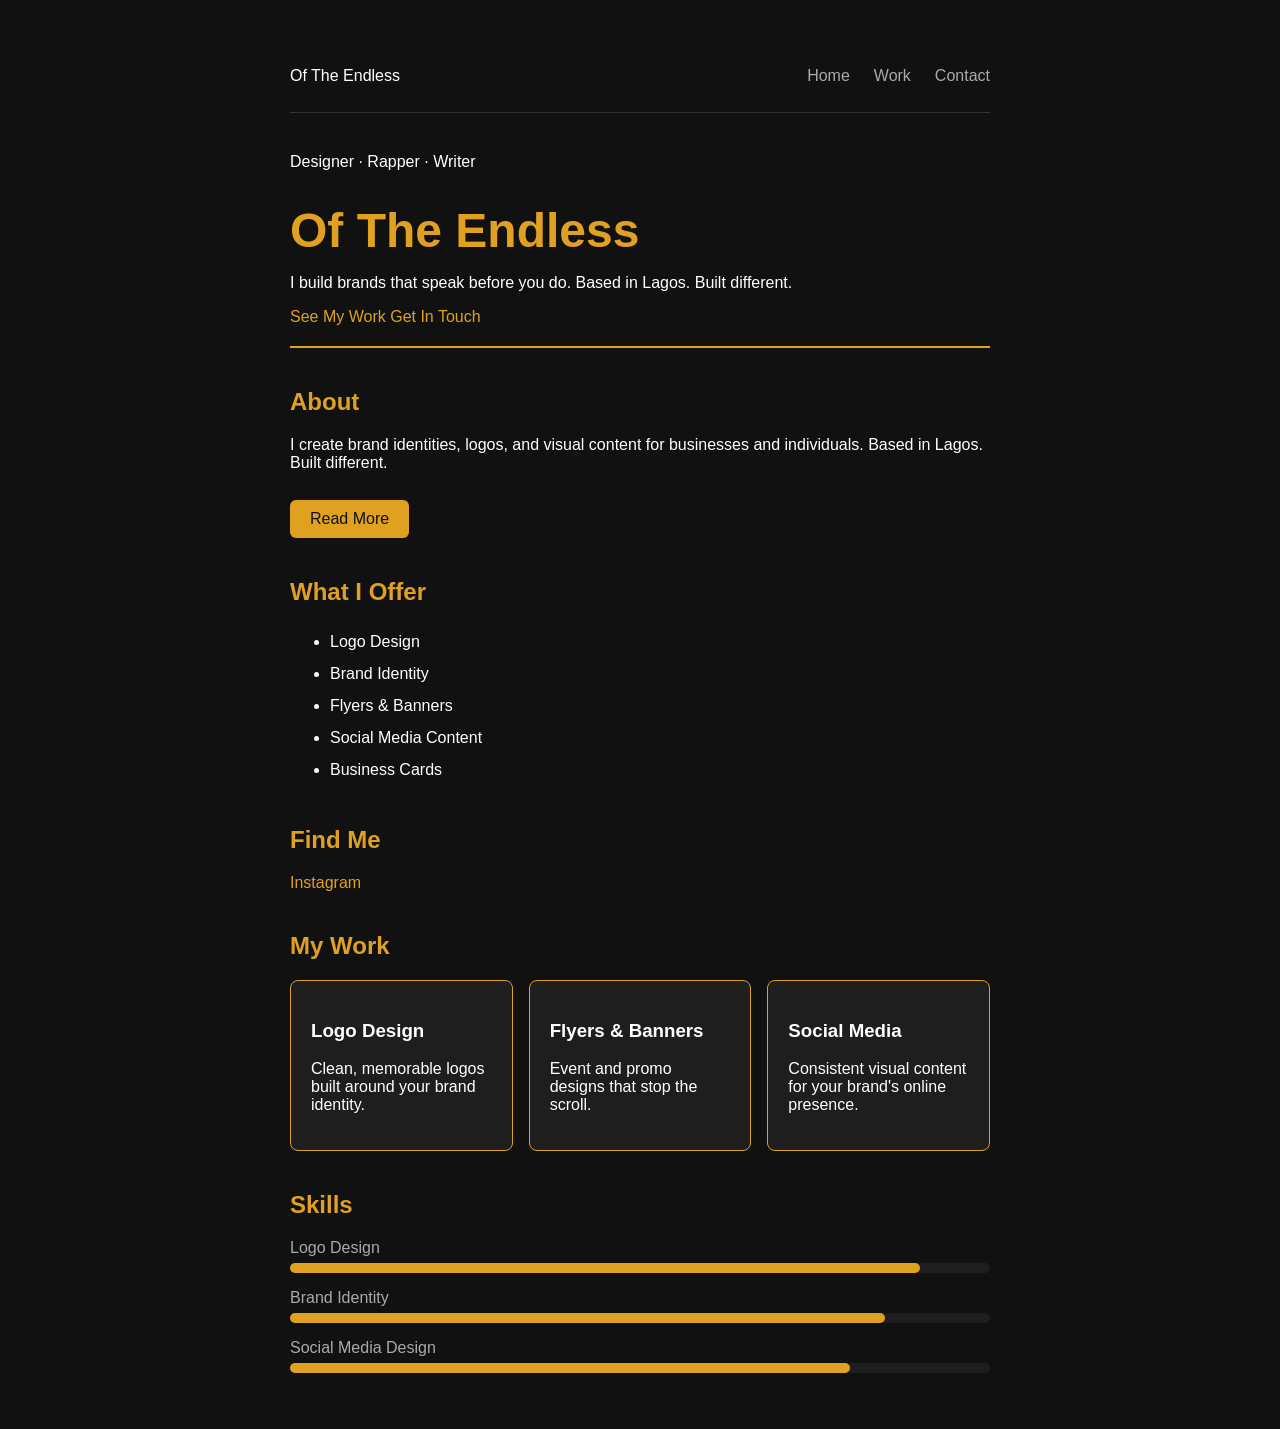
==== index.html @ 877f4e0b "Revamp index.html with new header and hero section Updated the structure and content of the index.ht" ====
<!DOCTYPE html>
<html>
    <head>
  <title>Of The Endless</title>
  <link rel="stylesheet" href="style.css">
</head>

    <body>

      <nav>
        <div class="nav logo">Of The Endless</div>
        <ul class="nav-links">
          <li><a href="index.html">Home</a></li>
          <li><a href="work.html">Work</a></li>
          <li><a href="contact.html">Contact</a></li>
        </ul>
      </nav>

  <header class="hero">
  <div class="hero-content">
    <p class="hero-label">Designer · Rapper · Writer</p>
    <h1>Of The Endless</h1>
    <p class="hero-sub">I build brands that speak before you do. Based in Lagos. Built different.</p>
    <div class="hero-buttons">
      <a href="work.html" class="btn-primary">See My Work</a>
      <a href="contact.html" class="btn-secondary">Get In Touch</a>
    </div>
  </div>
</header>

  <section>
    <h2>About</h2>
    <p id="about-text">I create <span class="highlight">brand identities</span>, logos, and visual content for businesses and individuals. Based in Lagos. Built different.</p>
    <button id="toggle-btn">Read More</button>
  </section>

  <section>
    <h2>What I Offer</h2>
    <ul>
      <li>Logo Design</li>
      <li>Brand Identity</li>
      <li>Flyers & Banners</li>
      <li>Social Media Content</li>
      <li>Business Cards</li>
    </ul>
  </section>

  <section>
    <h2>Find Me</h2>
    <a href="https://instagram.com/designsoftheendless">Instagram</a>
  </section>


  <section>
  <h2>My Work</h2>
  <div class="card-container">
    <div class="card">
      <h3>Logo Design</h3>
      <p>Clean, memorable logos built around your brand identity.</p>
    </div>
    <div class="card">
      <h3>Flyers & Banners</h3>
      <p>Event and promo designs that stop the scroll.</p>
    </div>
    <div class="card">
      <h3>Social Media</h3>
      <p>Consistent visual content for your brand's online presence.</p>
    </div>
  </div>
</section>


<section>
  <h2>Skills</h2>
  <div class="skill">
    <p>Logo Design</p>
    <div class="skill-bar">
      <div class="skill-fill" data-width="90"></div>
    </div>
  </div>
  <div class="skill">
    <p>Brand Identity</p>
    <div class="skill-bar">
      <div class="skill-fill" data-width="85"></div>
    </div>
  </div>
  <div class="skill">
    <p>Social Media Design</p>
    <div class="skill-bar">
      <div class="skill-fill" data-width="80"></div>
    </div>
  </div>
</section>
<script src="script.js"></script>
</body>
</html>
---- style.css ----
body {
  background-color: #111;
  color: #ffffff;
  font-family: Arial, sans-serif;
  max-width: 700px;
  margin: 0 auto;
  padding: 40px 20px;
}

header {
  border-bottom: 2px solid #e0a020;
  padding-bottom: 20px;
  margin-bottom: 40px;
}

h1 {
  color: #e0a020;
  font-size: 48px;
  margin-bottom: 5px;
}

.tagline {
  color: #aaaaaa;
  font-size: 18px;
  margin-top: 0;
}

h2 {
  color: #e0a020;
  margin-top: 40px;
}

ul {
  line-height: 2;
}

a {
  color: #e0a020;
  text-decoration: none;
}

a:hover {
  text-decoration: underline;
}


.card-container {
  display: flex;
  gap: 16px;
  margin-top: 20px;
}

.card {
  background-color: #1e1e1e;
  border: 1px solid #e0a020;
  border-radius: 8px;
  padding: 20px;
  flex: 1;
  transition: transform 0.2s, border-color 0.2s;
}

.card:hover {
  transform: translateY(-4px);
  border-color: #ffffff;
}

nav{
  display: flex;
  justify-content: space-between;
  align-items: center;
  padding: 20px 0;
  border-bottom: 1px solid #333;
  margin-bottom: 40px;
}

.nav-logo{
  color: #e0a020;
  font-size: 20px;
  font-weight: bold;
}

.nav-links{
  list-style: none;
  display: flex;
  gap: 24px;
  margin: 0%;
  padding: 0%;
}

.nav-links a{
  color: #aaaaaa;
  text-decoration: none;
}

.nav-links a:hover{
  color: #ffffff;
}

@media (max-width: 600px) {
  nav{
    flex-direction: column; gap: 16px;
  text-align: center;
  }

  .card-container{
    flex-direction: column;
  }

  h1{
    font-size: 32px;
  }
}

button{
  background-color: #e0a020;
  color: #111;
  border: none;
  padding: 10px 20px;
  border-radius: 6px;
  cursor: pointer;
  font-size: 16px;
  margin-top: 12px;
}

button:hover{
  background-color: #ffffff;
}

.skill {
  margin-bottom: 16px;
}

.skill p {
  margin-bottom: 6px;
  color: #aaaaaa;
}

.skill-bar {
  background-color: #1e1e1e;
  border-radius: 6px;
  height: 10px;
  width: 100%;
}

.skill-fill {
  background-color: #e0a020;
  height: 10px;
  border-radius: 6px;
  width: 0%;
  transition: width 1s ease;
}
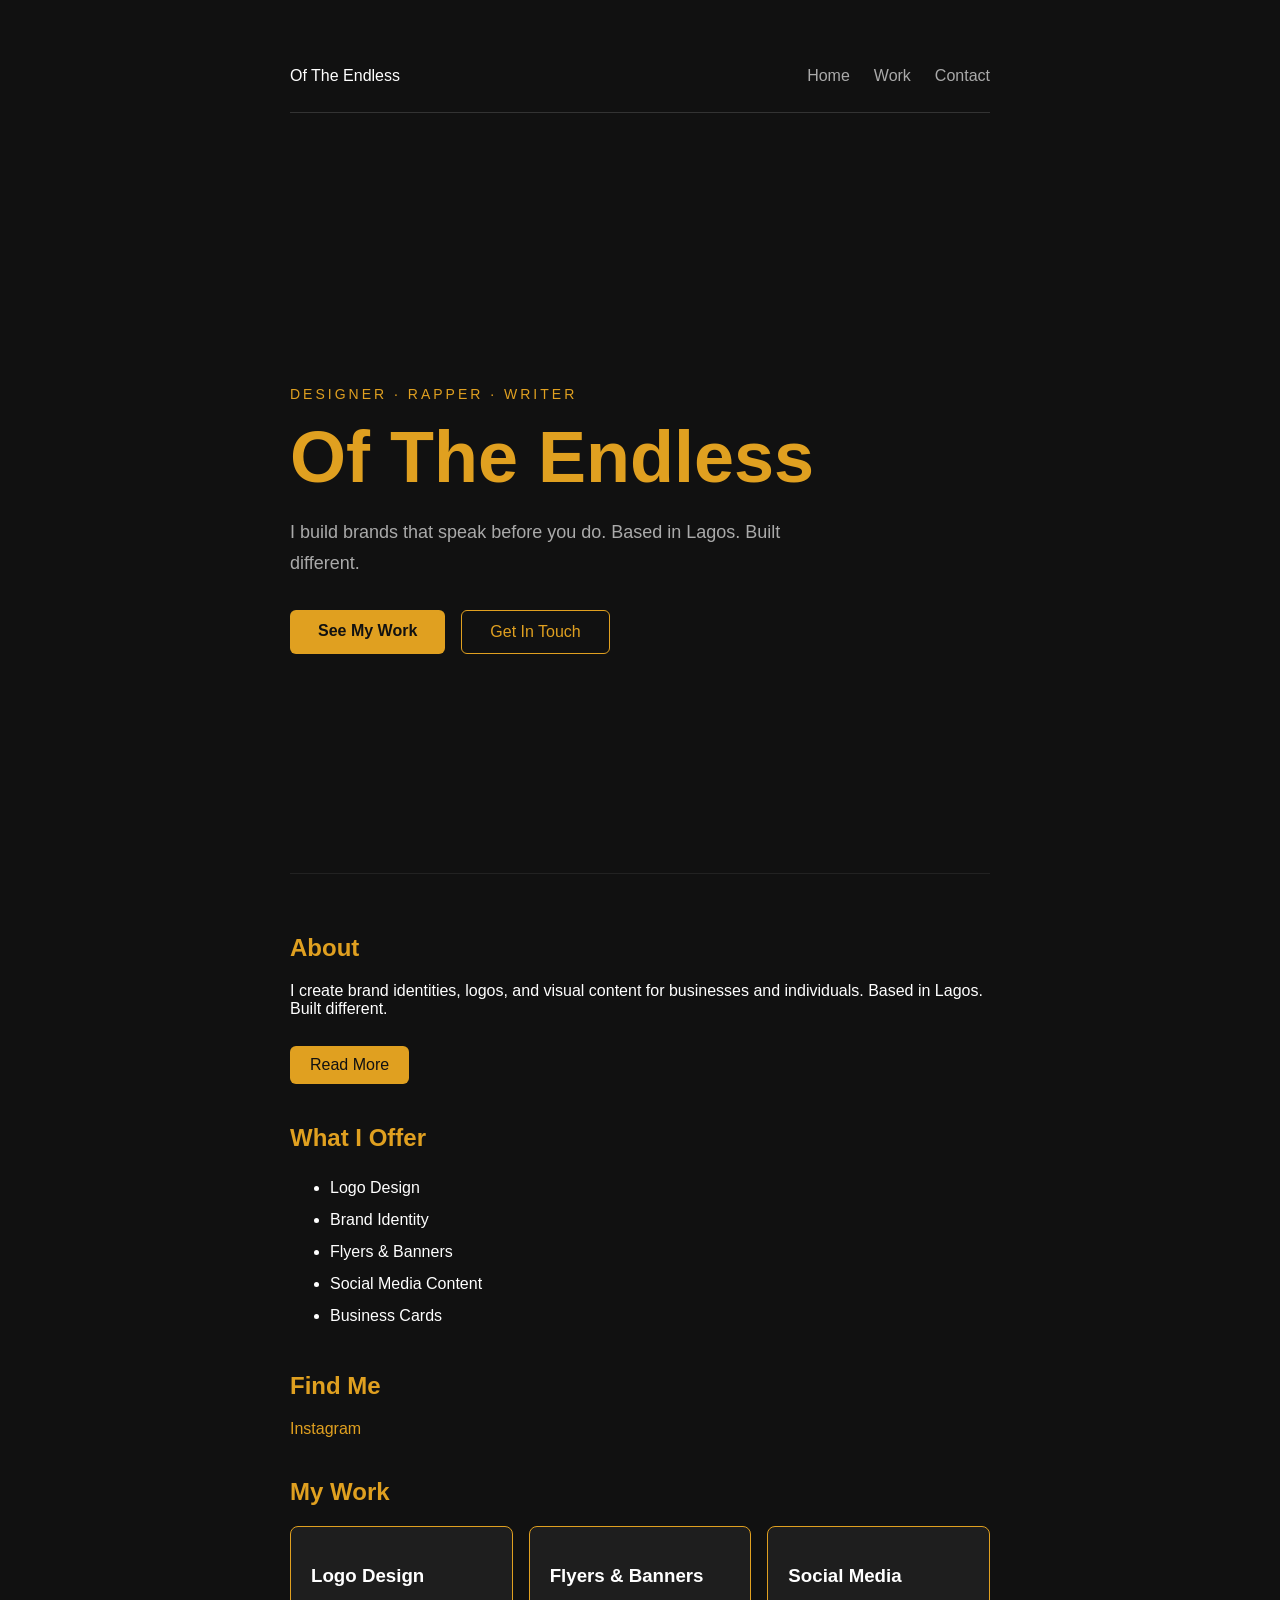
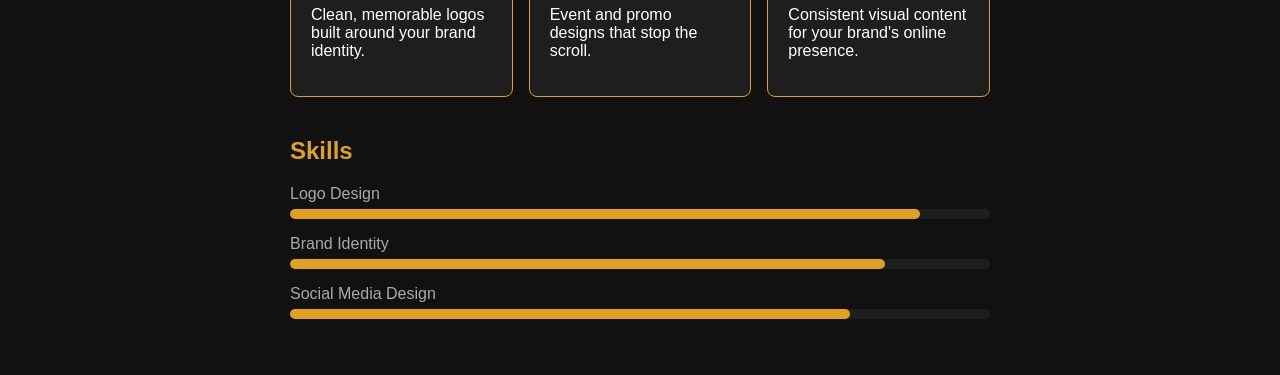
==== commit cd78884f: "Fix HTML encoding issues in index.html" ====
--- a/index.html
+++ b/index.html
@@ -47,7 +47,7 @@
 
   <section>
     <h2>Find Me</h2>
-    <a href="https://instagram.com/designsoftheendless">Instagram</a>
+    <a href="https://instagram.com/designoftheendless">Instagram</a>
   </section>
 
 
--- a/style.css
+++ b/style.css
@@ -7,10 +7,67 @@
   padding: 40px 20px;
 }
 
-header {
-  border-bottom: 2px solid #e0a020;
-  padding-bottom: 20px;
-  margin-bottom: 40px;
+.hero {
+  min-height: 80vh;
+  display: flex;
+  align-items: center;
+  border-bottom: 1px solid #222;
+  margin-bottom: 60px;
+}
+
+.hero-label {
+  color: #e0a020;
+  font-size: 14px;
+  letter-spacing: 3px;
+  text-transform: uppercase;
+  margin-bottom: 16px;
+}
+
+.hero-content h1 {
+  font-size: 72px;
+  line-height: 1.1;
+  margin: 0 0 20px 0;
+}
+
+.hero-sub {
+  color: #aaaaaa;
+  font-size: 18px;
+  max-width: 500px;
+  line-height: 1.7;
+  margin-bottom: 32px;
+}
+
+.hero-buttons {
+  display: flex;
+  gap: 16px;
+}
+
+.btn-primary {
+  background-color: #e0a020;
+  color: #111;
+  padding: 12px 28px;
+  border-radius: 6px;
+  text-decoration: none;
+  font-weight: bold;
+}
+
+.btn-primary:hover {
+  background-color: #ffffff;
+  text-decoration: none;
+}
+
+.btn-secondary {
+  border: 1px solid #e0a020;
+  color: #e0a020;
+  padding: 12px 28px;
+  border-radius: 6px;
+  text-decoration: none;
+}
+
+.btn-secondary:hover {
+  background-color: #e0a020;
+  color: #111;
+  text-decoration: none;
 }
 
 h1 {
@@ -148,4 +205,4 @@
   border-radius: 6px;
   width: 0%;
   transition: width 1s ease;
-}+}
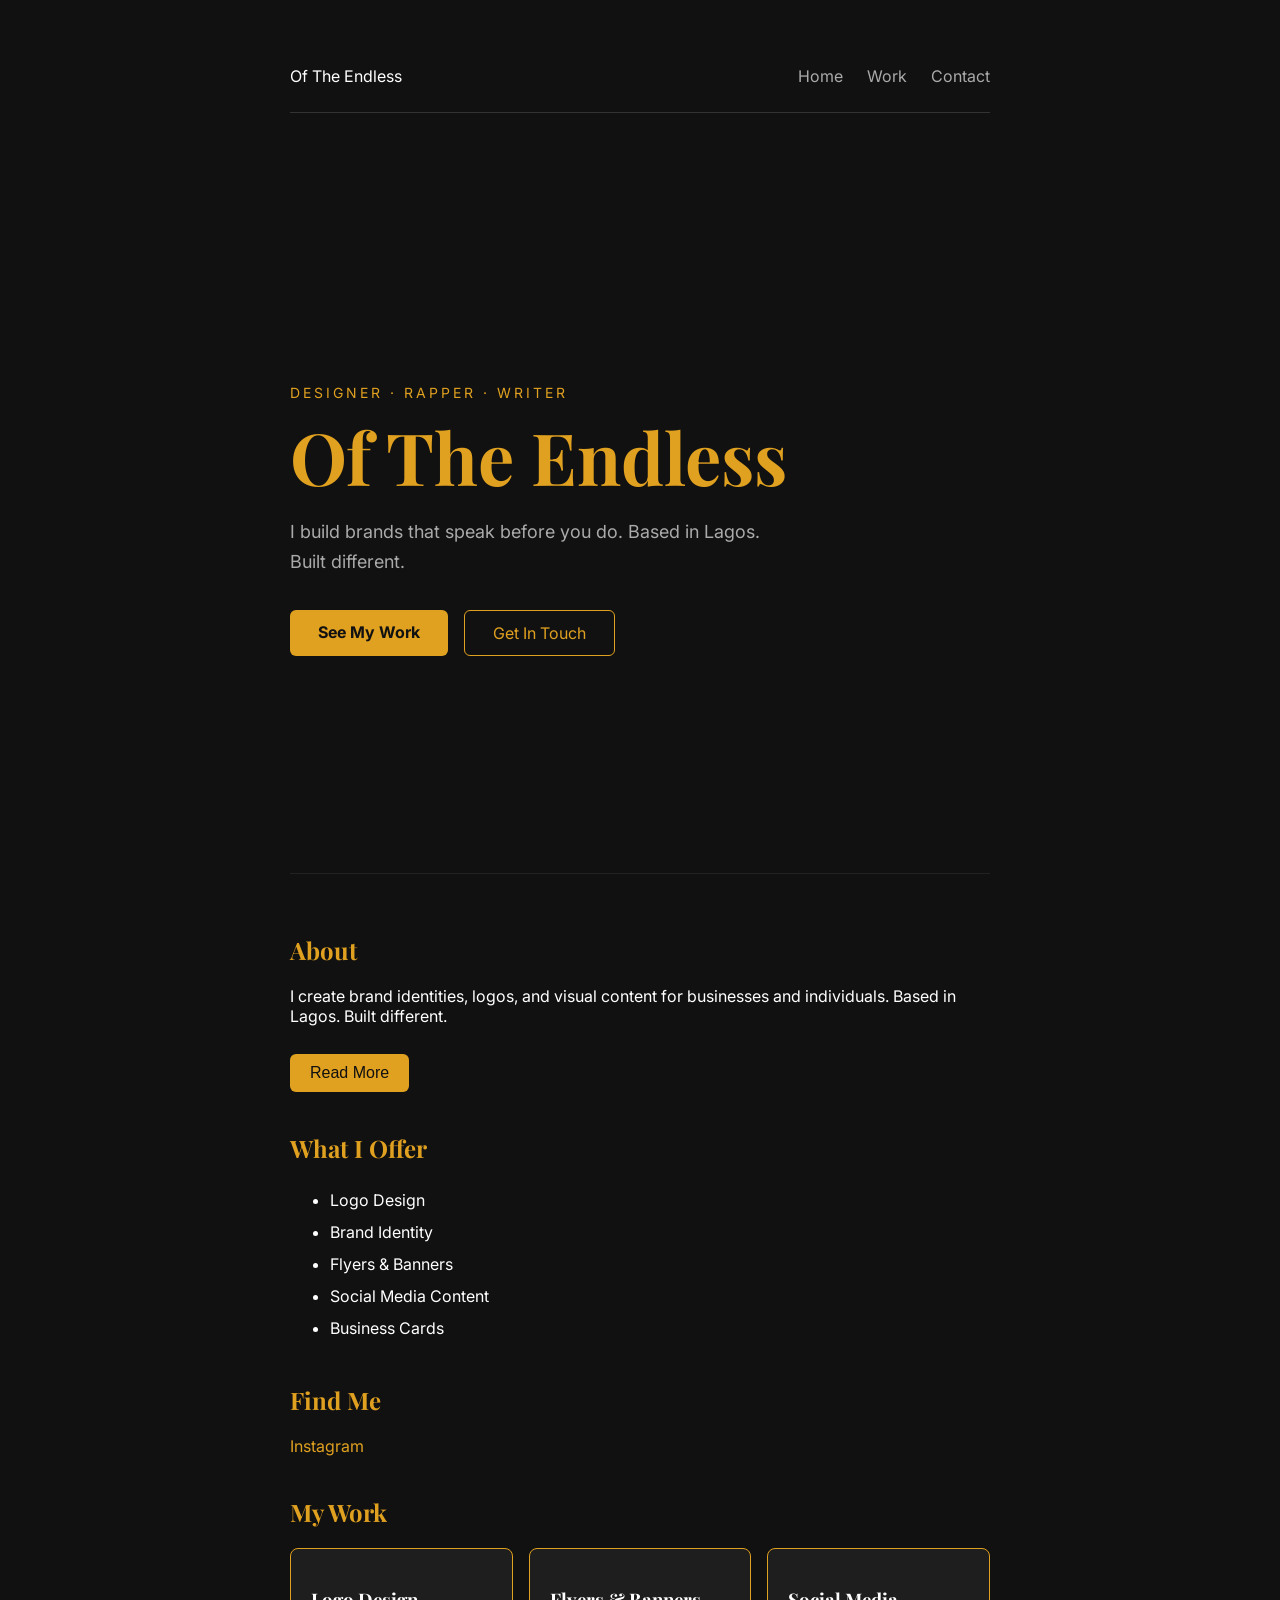
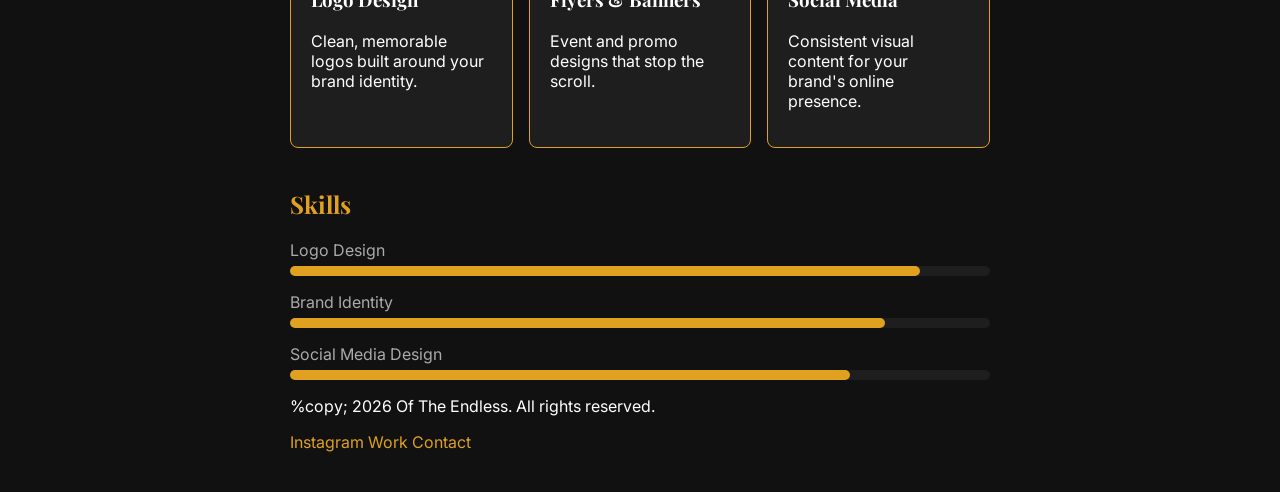
==== commit 64cab211: "Add footer with copyright and navigation links Added footer section with copyright and links." ====
--- a/index.html
+++ b/index.html
@@ -2,6 +2,7 @@
 <html>
     <head>
   <title>Of The Endless</title>
+  <link href="https://fonts.googleapis.com/css2?family=Inter:wght@400;600&family=Playfair+Display:wght@700&display=swap" rel="stylesheet">
   <link rel="stylesheet" href="style.css">
 </head>
 
@@ -91,6 +92,16 @@
     </div>
   </div>
 </section>
+
+<footer>
+  <p>%copy; 2026 Of The Endless. All rights reserved.</p>
+  <div class="footer-links">
+    <a href="designoftheendless">Instagram</a>
+    <a href="work.html">Work</a>
+    <a href="contact.html">Contact</a>
+  </div>
+</footer>
+
 <script src="script.js"></script>
 </body>
 </html>
--- a/style.css
+++ b/style.css
@@ -1,10 +1,14 @@
 body {
   background-color: #111;
   color: #ffffff;
-  font-family: Arial, sans-serif;
+  font-family: 'Inter', sans-serif;
   max-width: 700px;
   margin: 0 auto;
   padding: 40px 20px;
+}
+
+h1, h2, h3{
+  font-family: 'Playfair Display', serif;
 }
 
 .hero {
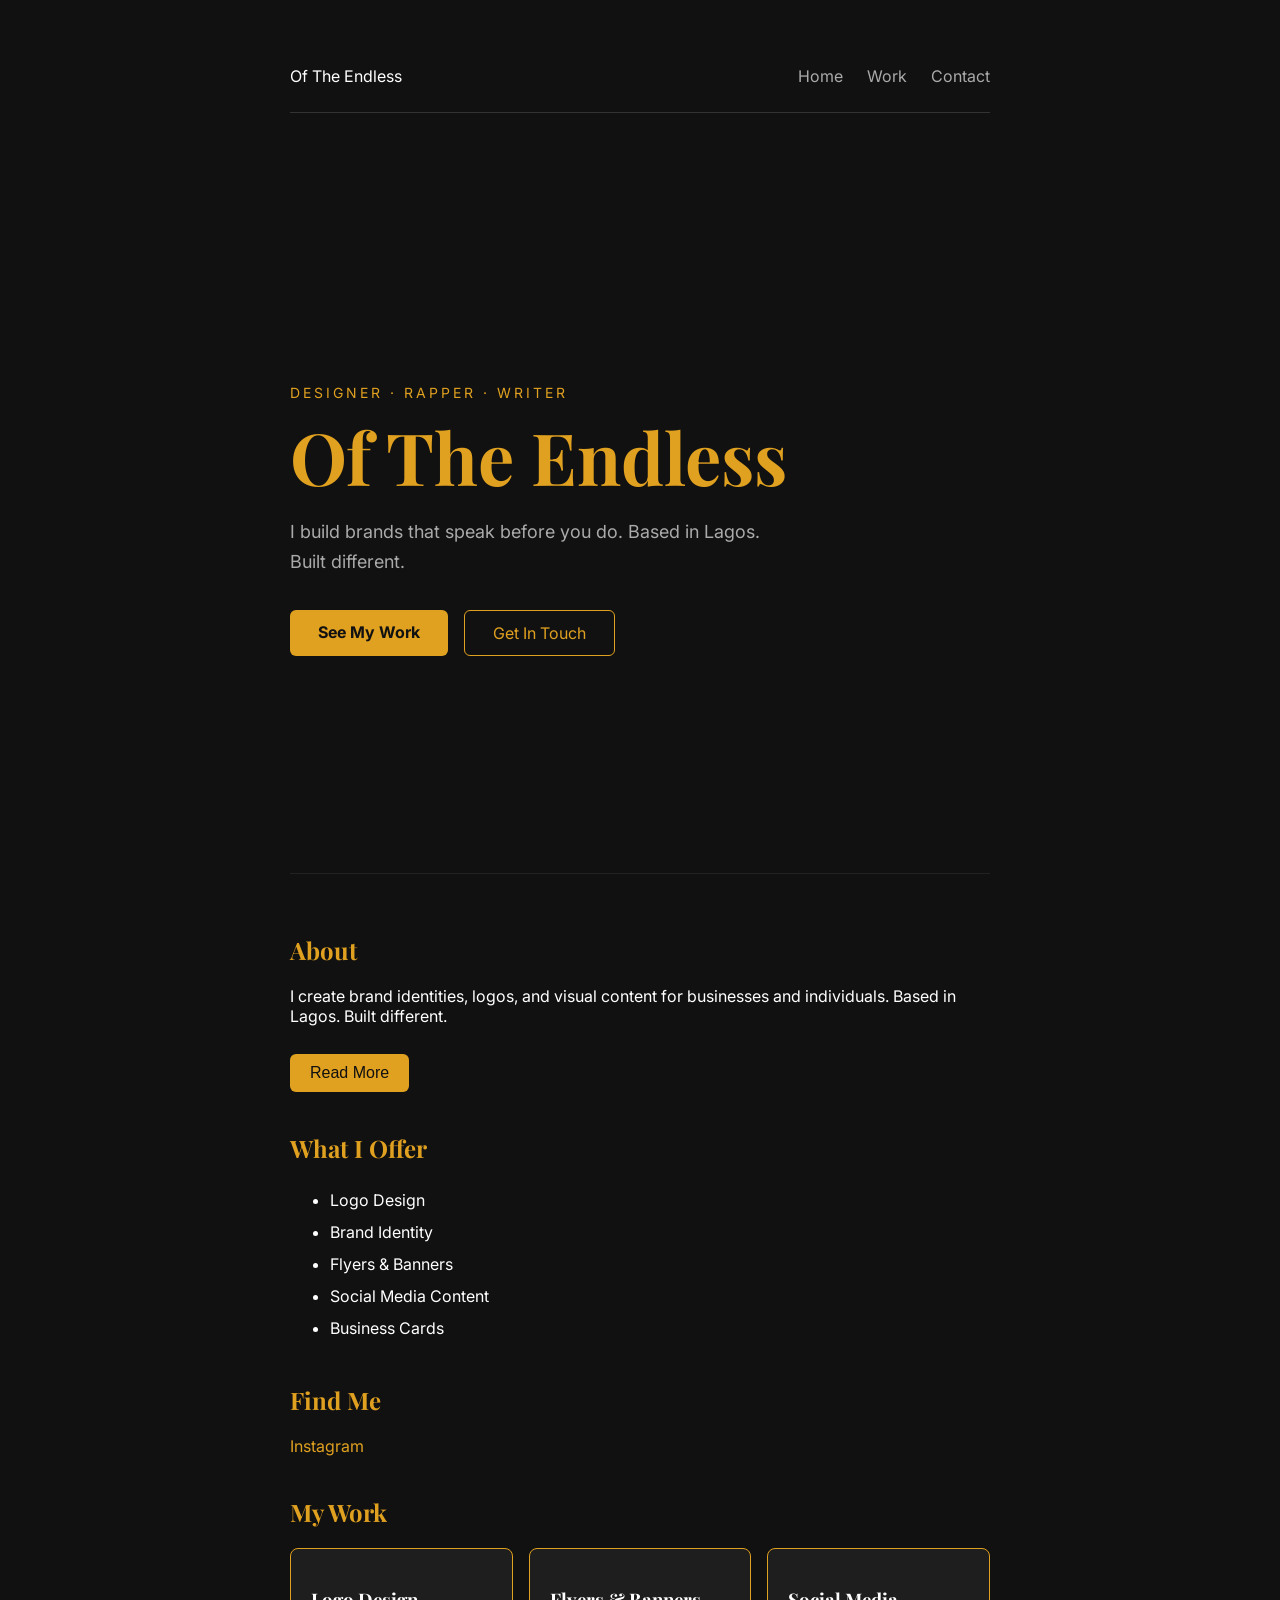
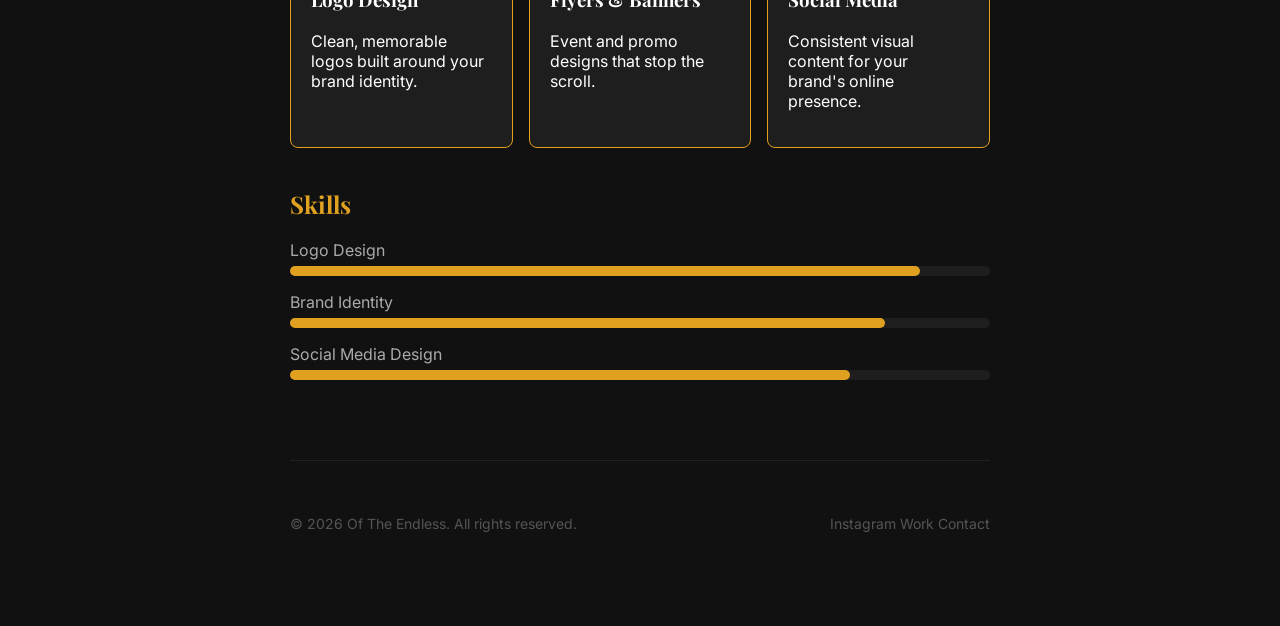
==== commit 9f388781: "Fix HTML formatting and structure" ====
--- a/index.html
+++ b/index.html
@@ -94,7 +94,7 @@
 </section>
 
 <footer>
-  <p>%copy; 2026 Of The Endless. All rights reserved.</p>
+  <p>&copy; 2026 Of The Endless. All rights reserved.</p>
   <div class="footer-links">
     <a href="designoftheendless">Instagram</a>
     <a href="work.html">Work</a>
--- a/style.css
+++ b/style.css
@@ -210,3 +210,28 @@
   width: 0%;
   transition: width 1s ease;
 }
+
+footer {
+  margin-top: 80px;
+  padding: 40px 0;
+  border-top: 1px solid #222;
+  display: flex;
+  justify-content: space-between;
+  align-items: center;
+  color: #555;
+  font-size: 14px;
+}
+
+.footer.links{
+  display: flex;
+  gap: 20px;
+}
+
+.footer-links a{
+color: #555;
+text-decoration: none;
+}
+
+.footer-links a:hover{
+  color: #e0a020;
+}
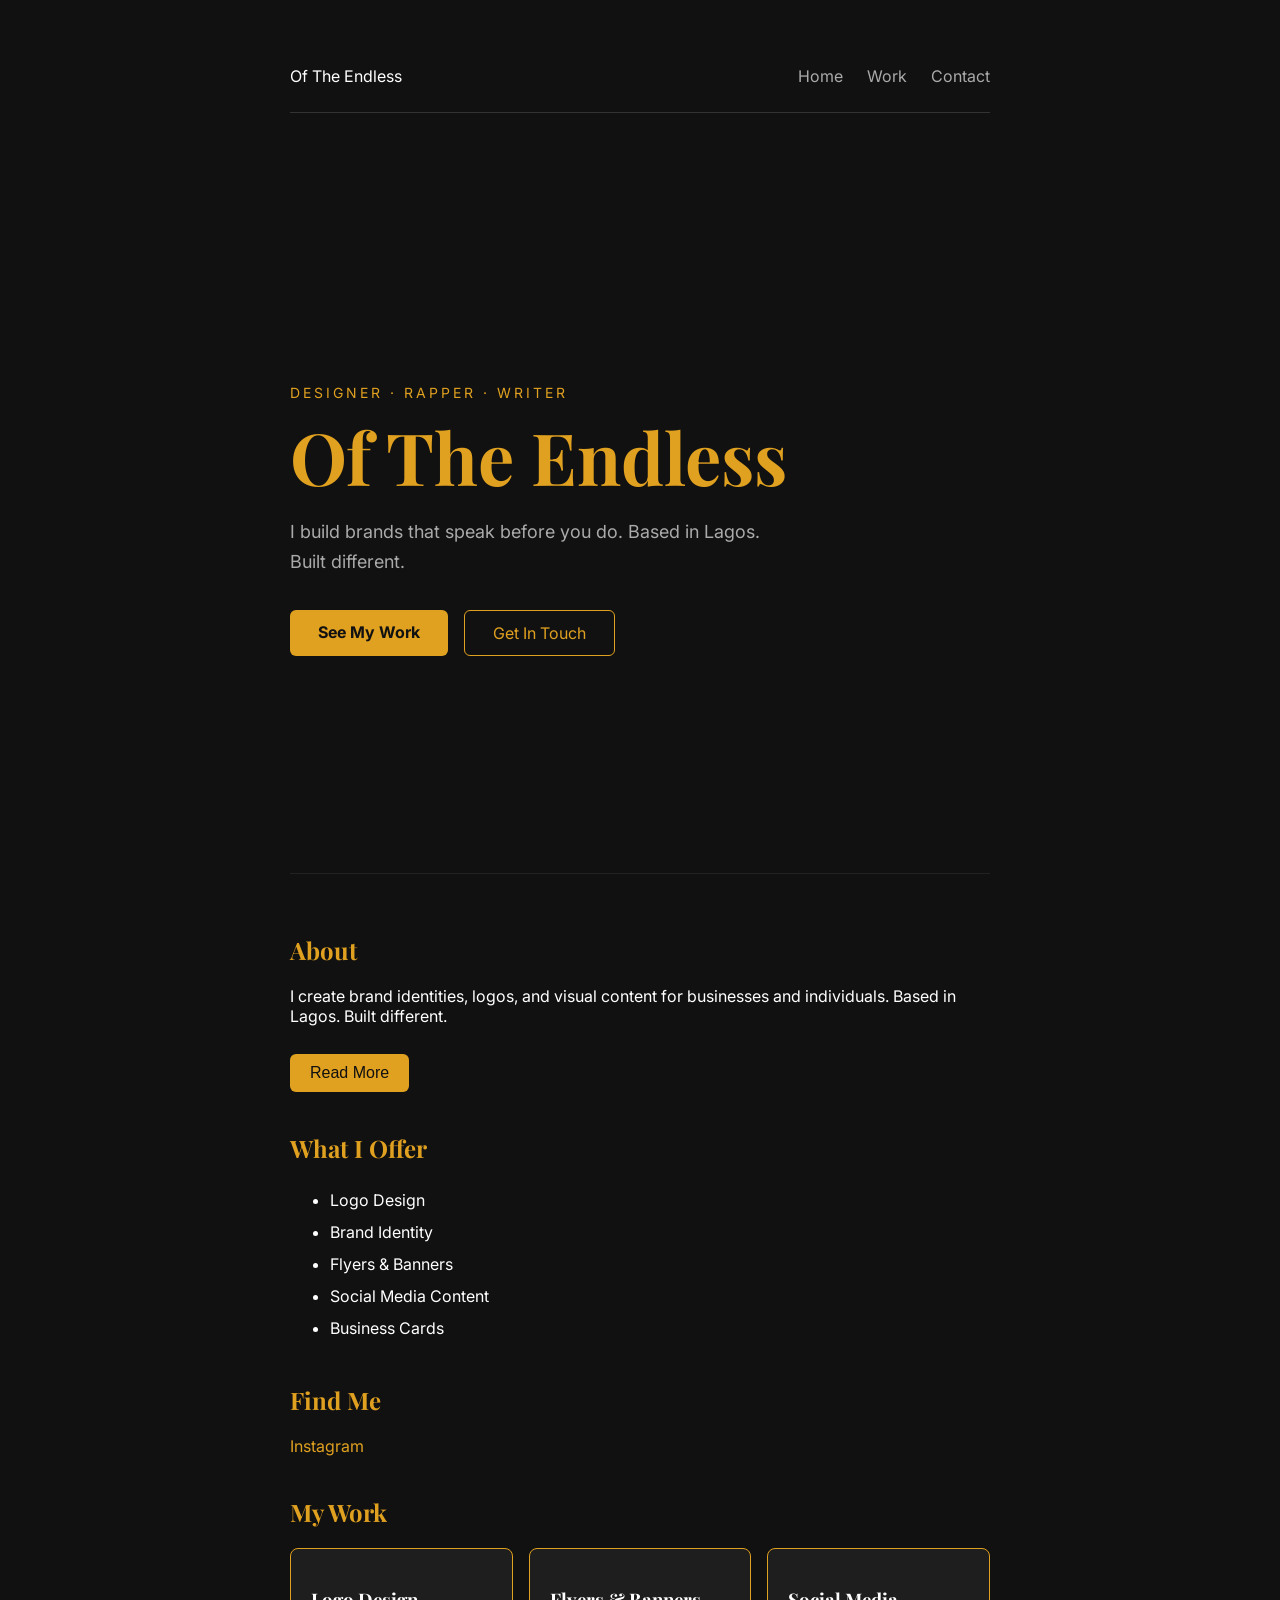
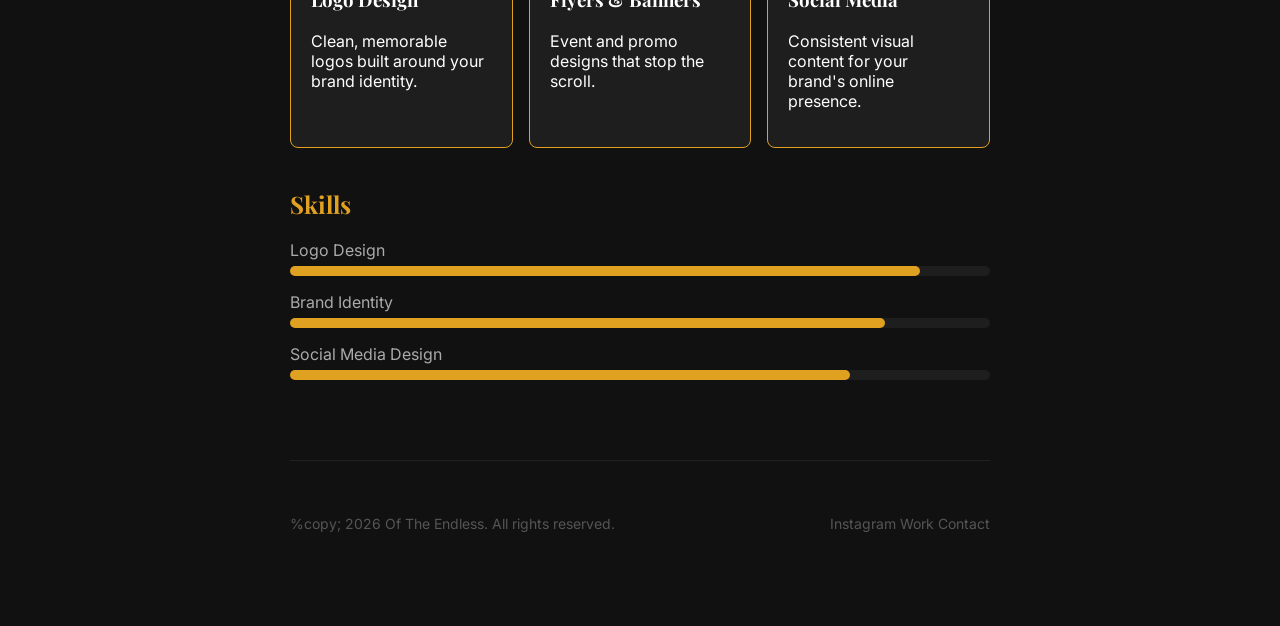
==== commit 304ebed3: "my website" ====
--- a/index.html
+++ b/index.html
@@ -1,107 +1,107 @@
-<!DOCTYPE html>
-<html>
-    <head>
-  <title>Of The Endless</title>
-  <link href="https://fonts.googleapis.com/css2?family=Inter:wght@400;600&family=Playfair+Display:wght@700&display=swap" rel="stylesheet">
-  <link rel="stylesheet" href="style.css">
-</head>
-
-    <body>
-
-      <nav>
-        <div class="nav logo">Of The Endless</div>
-        <ul class="nav-links">
-          <li><a href="index.html">Home</a></li>
-          <li><a href="work.html">Work</a></li>
-          <li><a href="contact.html">Contact</a></li>
-        </ul>
-      </nav>
-
-  <header class="hero">
-  <div class="hero-content">
-    <p class="hero-label">Designer · Rapper · Writer</p>
-    <h1>Of The Endless</h1>
-    <p class="hero-sub">I build brands that speak before you do. Based in Lagos. Built different.</p>
-    <div class="hero-buttons">
-      <a href="work.html" class="btn-primary">See My Work</a>
-      <a href="contact.html" class="btn-secondary">Get In Touch</a>
-    </div>
-  </div>
-</header>
-
-  <section>
-    <h2>About</h2>
-    <p id="about-text">I create <span class="highlight">brand identities</span>, logos, and visual content for businesses and individuals. Based in Lagos. Built different.</p>
-    <button id="toggle-btn">Read More</button>
-  </section>
-
-  <section>
-    <h2>What I Offer</h2>
-    <ul>
-      <li>Logo Design</li>
-      <li>Brand Identity</li>
-      <li>Flyers & Banners</li>
-      <li>Social Media Content</li>
-      <li>Business Cards</li>
-    </ul>
-  </section>
-
-  <section>
-    <h2>Find Me</h2>
-    <a href="https://instagram.com/designoftheendless">Instagram</a>
-  </section>
-
-
-  <section>
-  <h2>My Work</h2>
-  <div class="card-container">
-    <div class="card">
-      <h3>Logo Design</h3>
-      <p>Clean, memorable logos built around your brand identity.</p>
-    </div>
-    <div class="card">
-      <h3>Flyers & Banners</h3>
-      <p>Event and promo designs that stop the scroll.</p>
-    </div>
-    <div class="card">
-      <h3>Social Media</h3>
-      <p>Consistent visual content for your brand's online presence.</p>
-    </div>
-  </div>
-</section>
-
-
-<section>
-  <h2>Skills</h2>
-  <div class="skill">
-    <p>Logo Design</p>
-    <div class="skill-bar">
-      <div class="skill-fill" data-width="90"></div>
-    </div>
-  </div>
-  <div class="skill">
-    <p>Brand Identity</p>
-    <div class="skill-bar">
-      <div class="skill-fill" data-width="85"></div>
-    </div>
-  </div>
-  <div class="skill">
-    <p>Social Media Design</p>
-    <div class="skill-bar">
-      <div class="skill-fill" data-width="80"></div>
-    </div>
-  </div>
-</section>
-
-<footer>
-  <p>&copy; 2026 Of The Endless. All rights reserved.</p>
-  <div class="footer-links">
-    <a href="designoftheendless">Instagram</a>
-    <a href="work.html">Work</a>
-    <a href="contact.html">Contact</a>
-  </div>
-</footer>
-
-<script src="script.js"></script>
-</body>
-</html>
+<!DOCTYPE html>
+<html>
+    <head>
+  <title>Of The Endless</title>
+  <link href="https://fonts.googleapis.com/css2?family=Inter:wght@400;600&family=Playfair+Display:wght@700&display=swap" rel="stylesheet">
+  <link rel="stylesheet" href="style.css">
+</head>
+
+    <body>
+
+      <nav>
+        <div class="nav logo">Of The Endless</div>
+        <ul class="nav-links">
+          <li><a href="index.html">Home</a></li>
+          <li><a href="work.html">Work</a></li>
+          <li><a href="contact.html">Contact</a></li>
+        </ul>
+      </nav>
+
+  <header class="hero">
+  <div class="hero-content">
+    <p class="hero-label">Designer · Rapper · Writer</p>
+    <h1>Of The Endless</h1>
+    <p class="hero-sub">I build brands that speak before you do. Based in Lagos. Built different.</p>
+    <div class="hero-buttons">
+      <a href="work.html" class="btn-primary">See My Work</a>
+      <a href="contact.html" class="btn-secondary">Get In Touch</a>
+    </div>
+  </div>
+</header>
+
+  <section>
+    <h2>About</h2>
+    <p id="about-text">I create <span class="highlight">brand identities</span>, logos, and visual content for businesses and individuals. Based in Lagos. Built different.</p>
+    <button id="toggle-btn">Read More</button>
+  </section>
+
+  <section>
+    <h2>What I Offer</h2>
+    <ul>
+      <li>Logo Design</li>
+      <li>Brand Identity</li>
+      <li>Flyers & Banners</li>
+      <li>Social Media Content</li>
+      <li>Business Cards</li>
+    </ul>
+  </section>
+
+  <section>
+    <h2>Find Me</h2>
+    <a href="https://instagram.com/designoftheendless">Instagram</a>
+  </section>
+
+
+  <section>
+  <h2>My Work</h2>
+  <div class="card-container">
+    <div class="card">
+      <h3>Logo Design</h3>
+      <p>Clean, memorable logos built around your brand identity.</p>
+    </div>
+    <div class="card">
+      <h3>Flyers & Banners</h3>
+      <p>Event and promo designs that stop the scroll.</p>
+    </div>
+    <div class="card">
+      <h3>Social Media</h3>
+      <p>Consistent visual content for your brand's online presence.</p>
+    </div>
+  </div>
+</section>
+
+
+<section>
+  <h2>Skills</h2>
+  <div class="skill">
+    <p>Logo Design</p>
+    <div class="skill-bar">
+      <div class="skill-fill" data-width="90"></div>
+    </div>
+  </div>
+  <div class="skill">
+    <p>Brand Identity</p>
+    <div class="skill-bar">
+      <div class="skill-fill" data-width="85"></div>
+    </div>
+  </div>
+  <div class="skill">
+    <p>Social Media Design</p>
+    <div class="skill-bar">
+      <div class="skill-fill" data-width="80"></div>
+    </div>
+  </div>
+</section>
+
+<footer>
+  <p>%copy; 2026 Of The Endless. All rights reserved.</p>
+  <div class="footer-links">
+   <a href="https://instagram.com/designsoftheendless">Instagram</a>
+    <a href="work.html">Work</a>
+    <a href="contact.html">Contact</a>
+  </div>
+</footer>
+
+<script src="script.js"></script>
+</body>
+</html>
--- a/style.css
+++ b/style.css
@@ -1,237 +1,237 @@
-body {
-  background-color: #111;
-  color: #ffffff;
-  font-family: 'Inter', sans-serif;
-  max-width: 700px;
-  margin: 0 auto;
-  padding: 40px 20px;
-}
-
-h1, h2, h3{
-  font-family: 'Playfair Display', serif;
-}
-
-.hero {
-  min-height: 80vh;
-  display: flex;
-  align-items: center;
-  border-bottom: 1px solid #222;
-  margin-bottom: 60px;
-}
-
-.hero-label {
-  color: #e0a020;
-  font-size: 14px;
-  letter-spacing: 3px;
-  text-transform: uppercase;
-  margin-bottom: 16px;
-}
-
-.hero-content h1 {
-  font-size: 72px;
-  line-height: 1.1;
-  margin: 0 0 20px 0;
-}
-
-.hero-sub {
-  color: #aaaaaa;
-  font-size: 18px;
-  max-width: 500px;
-  line-height: 1.7;
-  margin-bottom: 32px;
-}
-
-.hero-buttons {
-  display: flex;
-  gap: 16px;
-}
-
-.btn-primary {
-  background-color: #e0a020;
-  color: #111;
-  padding: 12px 28px;
-  border-radius: 6px;
-  text-decoration: none;
-  font-weight: bold;
-}
-
-.btn-primary:hover {
-  background-color: #ffffff;
-  text-decoration: none;
-}
-
-.btn-secondary {
-  border: 1px solid #e0a020;
-  color: #e0a020;
-  padding: 12px 28px;
-  border-radius: 6px;
-  text-decoration: none;
-}
-
-.btn-secondary:hover {
-  background-color: #e0a020;
-  color: #111;
-  text-decoration: none;
-}
-
-h1 {
-  color: #e0a020;
-  font-size: 48px;
-  margin-bottom: 5px;
-}
-
-.tagline {
-  color: #aaaaaa;
-  font-size: 18px;
-  margin-top: 0;
-}
-
-h2 {
-  color: #e0a020;
-  margin-top: 40px;
-}
-
-ul {
-  line-height: 2;
-}
-
-a {
-  color: #e0a020;
-  text-decoration: none;
-}
-
-a:hover {
-  text-decoration: underline;
-}
-
-
-.card-container {
-  display: flex;
-  gap: 16px;
-  margin-top: 20px;
-}
-
-.card {
-  background-color: #1e1e1e;
-  border: 1px solid #e0a020;
-  border-radius: 8px;
-  padding: 20px;
-  flex: 1;
-  transition: transform 0.2s, border-color 0.2s;
-}
-
-.card:hover {
-  transform: translateY(-4px);
-  border-color: #ffffff;
-}
-
-nav{
-  display: flex;
-  justify-content: space-between;
-  align-items: center;
-  padding: 20px 0;
-  border-bottom: 1px solid #333;
-  margin-bottom: 40px;
-}
-
-.nav-logo{
-  color: #e0a020;
-  font-size: 20px;
-  font-weight: bold;
-}
-
-.nav-links{
-  list-style: none;
-  display: flex;
-  gap: 24px;
-  margin: 0%;
-  padding: 0%;
-}
-
-.nav-links a{
-  color: #aaaaaa;
-  text-decoration: none;
-}
-
-.nav-links a:hover{
-  color: #ffffff;
-}
-
-@media (max-width: 600px) {
-  nav{
-    flex-direction: column; gap: 16px;
-  text-align: center;
-  }
-
-  .card-container{
-    flex-direction: column;
-  }
-
-  h1{
-    font-size: 32px;
-  }
-}
-
-button{
-  background-color: #e0a020;
-  color: #111;
-  border: none;
-  padding: 10px 20px;
-  border-radius: 6px;
-  cursor: pointer;
-  font-size: 16px;
-  margin-top: 12px;
-}
-
-button:hover{
-  background-color: #ffffff;
-}
-
-.skill {
-  margin-bottom: 16px;
-}
-
-.skill p {
-  margin-bottom: 6px;
-  color: #aaaaaa;
-}
-
-.skill-bar {
-  background-color: #1e1e1e;
-  border-radius: 6px;
-  height: 10px;
-  width: 100%;
-}
-
-.skill-fill {
-  background-color: #e0a020;
-  height: 10px;
-  border-radius: 6px;
-  width: 0%;
-  transition: width 1s ease;
-}
-
-footer {
-  margin-top: 80px;
-  padding: 40px 0;
-  border-top: 1px solid #222;
-  display: flex;
-  justify-content: space-between;
-  align-items: center;
-  color: #555;
-  font-size: 14px;
-}
-
-.footer.links{
-  display: flex;
-  gap: 20px;
-}
-
-.footer-links a{
-color: #555;
-text-decoration: none;
-}
-
-.footer-links a:hover{
-  color: #e0a020;
-}
+body {
+  background-color: #111;
+  color: #ffffff;
+  font-family: 'Inter', sans-serif;
+  max-width: 700px;
+  margin: 0 auto;
+  padding: 40px 20px;
+}
+
+h1, h2, h3{
+  font-family: 'Playfair Display', serif;
+}
+
+.hero {
+  min-height: 80vh;
+  display: flex;
+  align-items: center;
+  border-bottom: 1px solid #222;
+  margin-bottom: 60px;
+}
+
+.hero-label {
+  color: #e0a020;
+  font-size: 14px;
+  letter-spacing: 3px;
+  text-transform: uppercase;
+  margin-bottom: 16px;
+}
+
+.hero-content h1 {
+  font-size: 72px;
+  line-height: 1.1;
+  margin: 0 0 20px 0;
+}
+
+.hero-sub {
+  color: #aaaaaa;
+  font-size: 18px;
+  max-width: 500px;
+  line-height: 1.7;
+  margin-bottom: 32px;
+}
+
+.hero-buttons {
+  display: flex;
+  gap: 16px;
+}
+
+.btn-primary {
+  background-color: #e0a020;
+  color: #111;
+  padding: 12px 28px;
+  border-radius: 6px;
+  text-decoration: none;
+  font-weight: bold;
+}
+
+.btn-primary:hover {
+  background-color: #ffffff;
+  text-decoration: none;
+}
+
+.btn-secondary {
+  border: 1px solid #e0a020;
+  color: #e0a020;
+  padding: 12px 28px;
+  border-radius: 6px;
+  text-decoration: none;
+}
+
+.btn-secondary:hover {
+  background-color: #e0a020;
+  color: #111;
+  text-decoration: none;
+}
+
+h1 {
+  color: #e0a020;
+  font-size: 48px;
+  margin-bottom: 5px;
+}
+
+.tagline {
+  color: #aaaaaa;
+  font-size: 18px;
+  margin-top: 0;
+}
+
+h2 {
+  color: #e0a020;
+  margin-top: 40px;
+}
+
+ul {
+  line-height: 2;
+}
+
+a {
+  color: #e0a020;
+  text-decoration: none;
+}
+
+a:hover {
+  text-decoration: underline;
+}
+
+
+.card-container {
+  display: flex;
+  gap: 16px;
+  margin-top: 20px;
+}
+
+.card {
+  background-color: #1e1e1e;
+  border: 1px solid #e0a020;
+  border-radius: 8px;
+  padding: 20px;
+  flex: 1;
+  transition: transform 0.2s, border-color 0.2s;
+}
+
+.card:hover {
+  transform: translateY(-4px);
+  border-color: #ffffff;
+}
+
+nav{
+  display: flex;
+  justify-content: space-between;
+  align-items: center;
+  padding: 20px 0;
+  border-bottom: 1px solid #333;
+  margin-bottom: 40px;
+}
+
+.nav-logo{
+  color: #e0a020;
+  font-size: 20px;
+  font-weight: bold;
+}
+
+.nav-links{
+  list-style: none;
+  display: flex;
+  gap: 24px;
+  margin: 0%;
+  padding: 0%;
+}
+
+.nav-links a{
+  color: #aaaaaa;
+  text-decoration: none;
+}
+
+.nav-links a:hover{
+  color: #ffffff;
+}
+
+@media (max-width: 600px) {
+  nav{
+    flex-direction: column; gap: 16px;
+  text-align: center;
+  }
+
+  .card-container{
+    flex-direction: column;
+  }
+
+  h1{
+    font-size: 32px;
+  }
+}
+
+button{
+  background-color: #e0a020;
+  color: #111;
+  border: none;
+  padding: 10px 20px;
+  border-radius: 6px;
+  cursor: pointer;
+  font-size: 16px;
+  margin-top: 12px;
+}
+
+button:hover{
+  background-color: #ffffff;
+}
+
+.skill {
+  margin-bottom: 16px;
+}
+
+.skill p {
+  margin-bottom: 6px;
+  color: #aaaaaa;
+}
+
+.skill-bar {
+  background-color: #1e1e1e;
+  border-radius: 6px;
+  height: 10px;
+  width: 100%;
+}
+
+.skill-fill {
+  background-color: #e0a020;
+  height: 10px;
+  border-radius: 6px;
+  width: 0%;
+  transition: width 1s ease;
+}
+
+footer {
+  margin-top: 80px;
+  padding: 40px 0;
+  border-top: 1px solid #222;
+  display: flex;
+  justify-content: space-between;
+  align-items: center;
+  color: #555;
+  font-size: 14px;
+}
+
+.footer.links{
+  display: flex;
+  gap: 20px;
+}
+
+.footer-links a{
+color: #555;
+text-decoration: none;
+}
+
+.footer-links a:hover{
+  color: #e0a020;
+}
